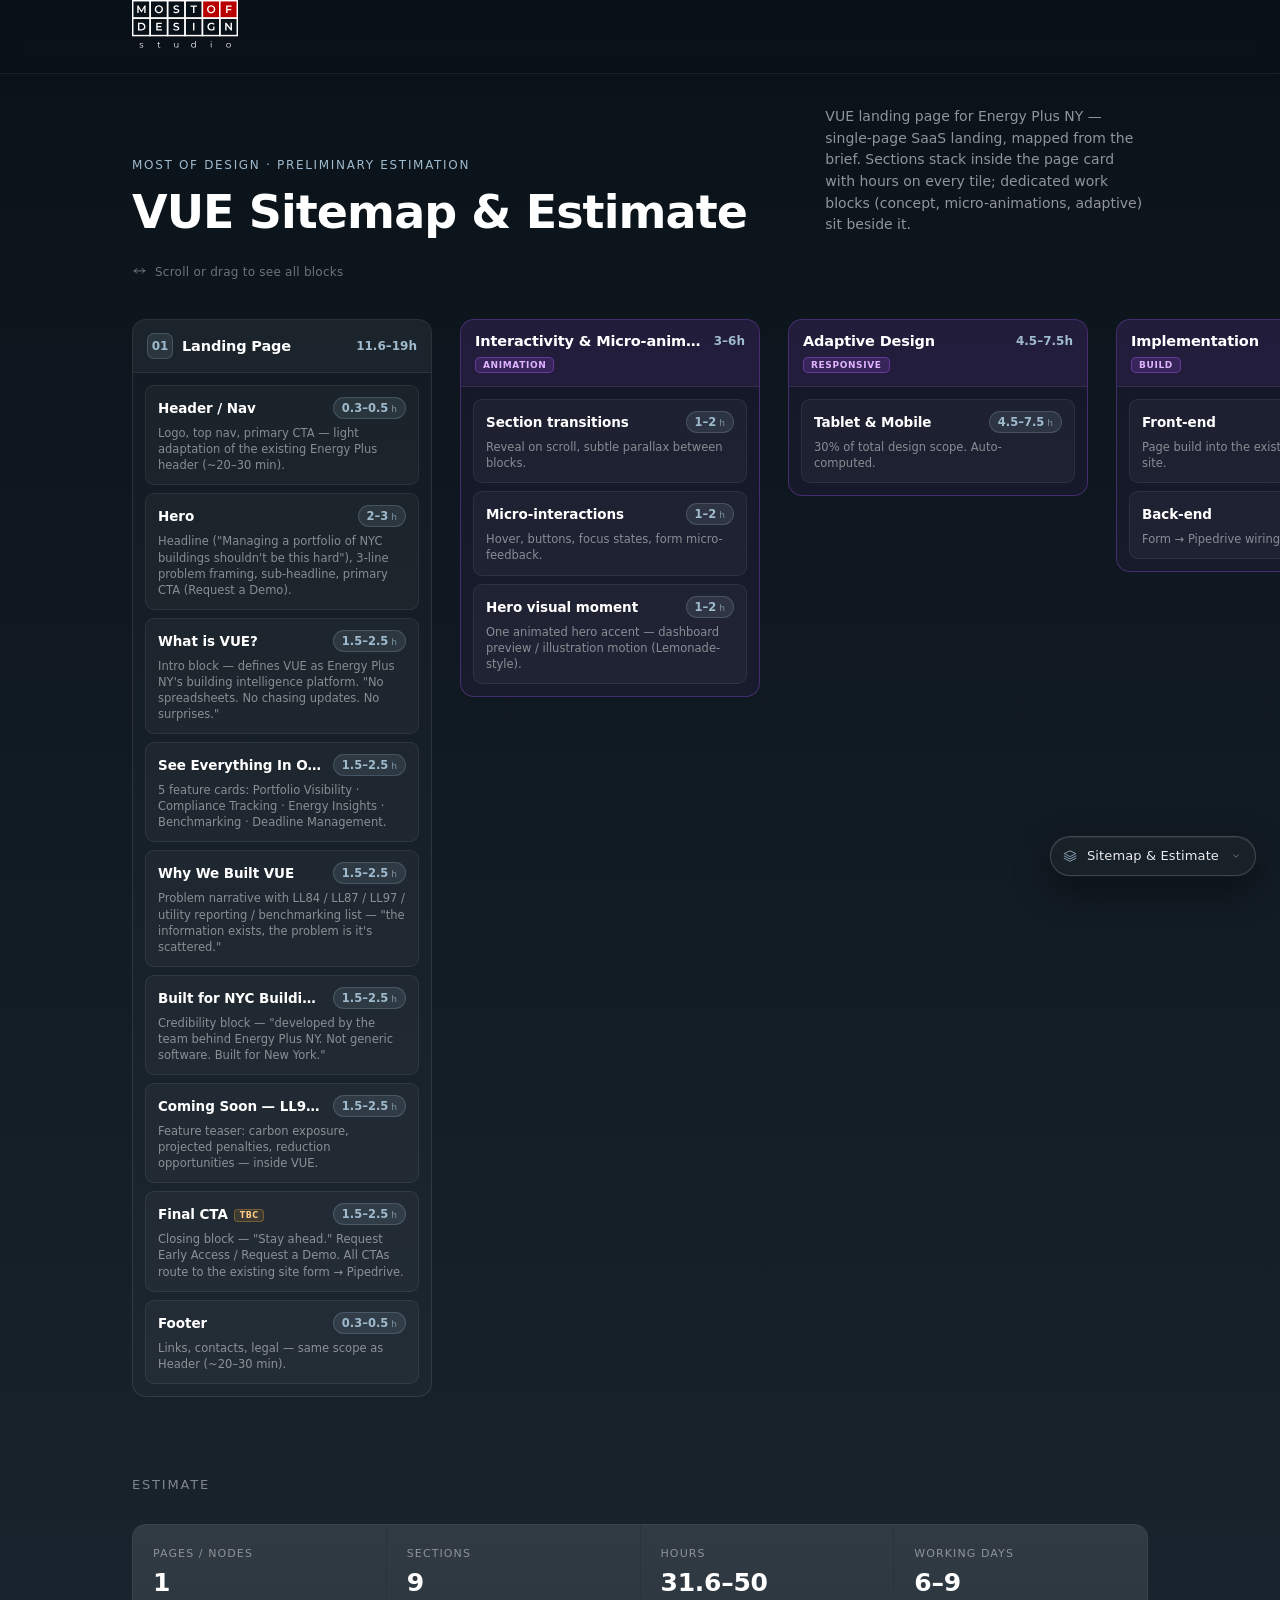
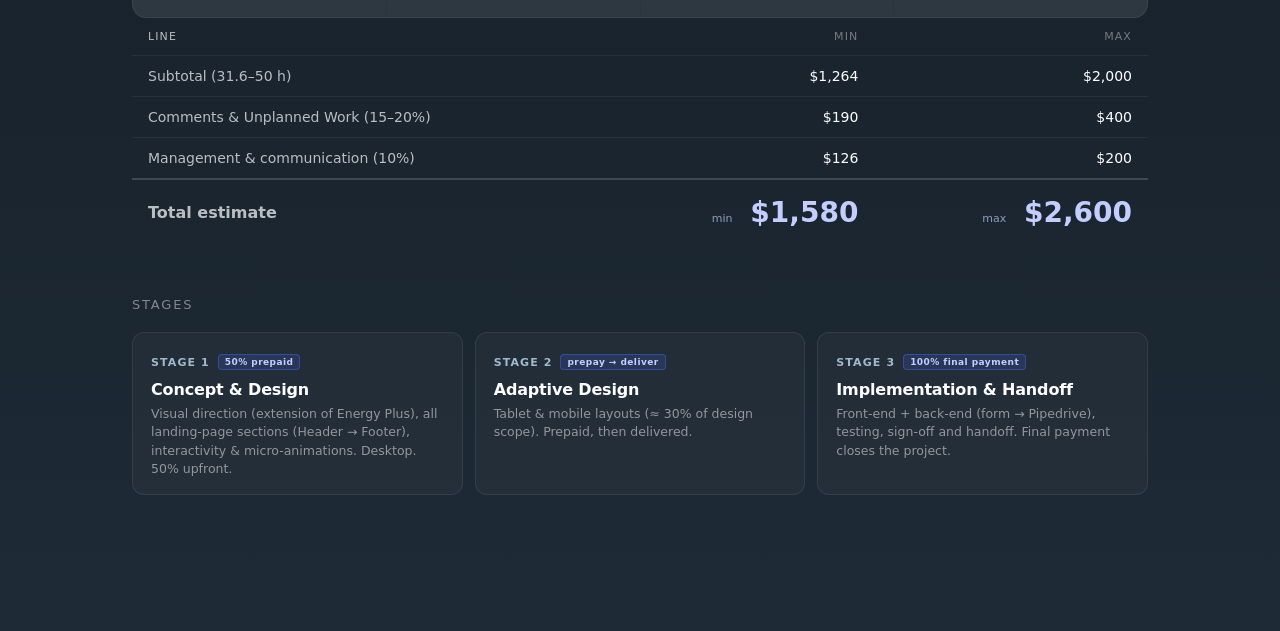
==== sitemap/index.html @ b6742911 "Initial: VUE Landing — preliminary estimation dashboard Energy Plus NY · single-page Lemonade-style " ====
<!DOCTYPE html>
<html lang="en">
<head>
<meta charset="UTF-8">
<meta name="viewport" content="width=device-width, initial-scale=1.0">
<meta name="robots" content="noindex, nofollow">
<title>VUE Landing — Sitemap &amp; Estimate</title>

<link rel="icon" type="image/svg+xml" href="../assets/favicon.svg">

<link rel="stylesheet" href="../shared/service-menu.css">

<style>
:root {
  --brand-blue:       #116490;
  --brand-blue-light: #9FBACD;
  --bg-top:    #0a1219;
  --bg-bottom: #1e2a35;
  --charcoal:  #1e2a35;
  --white:     #fff;
  --accent:    #4B6CFF;
  --line:      rgba(159, 186, 205, 0.3);
}

* { box-sizing: border-box; margin: 0; padding: 0; }

html, body {
  font-family: ui-sans-serif, system-ui, -apple-system, "Segoe UI", Roboto, "Helvetica Neue", Arial, sans-serif;
  -webkit-font-smoothing: antialiased;
  background: var(--charcoal);
  color: var(--white);
}

body {
  min-height: 100vh;
  background: linear-gradient(180deg, var(--bg-top) 0%, var(--bg-bottom) 100%);
  overflow-x: hidden;            /* only .board scrolls horizontally */
}

.wrap {
  max-width: 1080px;
  width: 100%;
  margin: 0 auto;
  padding: 32px 32px 16px;
}

/* ─── Back link + header ─────────────────────────────────────── */

/* brand logo — sticky top bar on every page, click → main dashboard */
.topbar {
  position: sticky; top: 0; z-index: 100;
  padding: 0 max(32px, calc(50vw - 508px)) 16px;
  background: rgba(10, 18, 25, 0.82);
  -webkit-backdrop-filter: blur(8px); backdrop-filter: blur(8px);
  border-bottom: 1px solid rgba(255, 255, 255, 0.06);
}
.brand { display: inline-block; height: 53px; }
.brand img { display: block; height: 100%; width: auto; }

.eyebrow {
  display: inline-block; font-size: 12px; font-weight: 500;
  text-transform: uppercase; letter-spacing: 0.14em;
  color: var(--brand-blue-light); margin-bottom: 16px;
}

/* 2-column header: title left, description right */
.head { display: grid; grid-template-columns: 2fr 1fr; gap: 48px; align-items: end; }
@media (max-width: 760px) { .head { grid-template-columns: 1fr; gap: 14px; align-items: start; } }

.page-title {
  font-size: clamp(30px, 4.5vw, 46px); font-weight: 700;
  letter-spacing: -0.02em; line-height: 1.05; margin-bottom: 0;
}

.lede {
  font-size: 14px; line-height: 1.55;
  color: rgba(255, 255, 255, 0.55);
}

/* Estimate section — moved BELOW the sitemap (Sitemap first, Estimate after) */
.estimate { margin-top: 24px; padding-top: 16px; }
.estimate__title {
  font-size: 13px; font-weight: 500; text-transform: uppercase;
  letter-spacing: 0.14em; color: rgba(255, 255, 255, 0.45); margin-bottom: 20px;
}

/* Stages strip */
.stages-wrap { margin-top: 8px; }
.stages { display: grid; grid-template-columns: repeat(auto-fit, minmax(230px, 1fr)); gap: 12px; }
.stage-card { padding: 18px 18px 16px; background: rgba(255,255,255,0.03); border: 1px solid rgba(255,255,255,0.08); border-radius: 12px; }
.stage-card__n { display: inline-flex; align-items: center; gap: 8px; font-size: 11px; font-weight: 600; letter-spacing: 0.1em; text-transform: uppercase; color: var(--brand-blue-light); }
.stage-card__pay { font-size: 9px; font-weight: 600; letter-spacing: 0.05em; color: #c3cdff; background: rgba(75,108,255,0.16); border: 1px solid rgba(75,108,255,0.4); border-radius: 4px; padding: 2px 6px; text-transform: none; }
.stage-card__t { font-size: 16px; font-weight: 600; letter-spacing: -0.01em; margin: 10px 0 6px; }
.stage-card__d { font-size: 12.5px; line-height: 1.45; color: rgba(255,255,255,0.5); }

/* ─── Notice + legend ────────────────────────────────────────── */

.notice {
  display: flex; gap: 12px; align-items: flex-start;
  padding: 14px 18px;
  background: rgba(255, 173, 51, 0.08);
  border: 1px solid rgba(255, 173, 51, 0.28);
  border-radius: 10px;
  font-size: 13px; line-height: 1.5;
  color: rgba(255, 220, 170, 0.92);
  margin: 24px 0 0;
}
.notice strong { color: #ffce8a; font-weight: 600; }
.notice svg { flex-shrink: 0; width: 18px; height: 18px; margin-top: 1px; color: #ffce8a; }
.notice--foot { margin-top: 48px; }

.legend {
  display: flex; flex-wrap: wrap; gap: 18px;
  margin-top: 24px; font-size: 12px; color: rgba(255,255,255,0.5);
}
.legend span { display: inline-flex; align-items: center; gap: 7px; }
.legend i {
  font-style: normal; font-size: 9px; font-weight: 600; letter-spacing: 0.06em;
  padding: 2px 6px; border-radius: 4px;
}
.b-tbc { color: #ffce8a; background: rgba(255,173,51,0.12); border: 1px solid rgba(255,173,51,0.3); }
.b-p2  { color: #c3cdff; background: rgba(75,108,255,0.16); border: 1px solid rgba(75,108,255,0.4); }
.b-sep { color: #e0b3ff; background: rgba(168,85,247,0.14); border: 1px solid rgba(168,85,247,0.4); }

/* ─── Rollup stat strip ──────────────────────────────────────── */

.rollup {
  display: grid; grid-template-columns: repeat(auto-fit, minmax(150px, 1fr));
  gap: 1px; background: rgba(255, 255, 255, 0.08);
  border: 1px solid rgba(255, 255, 255, 0.08);
  border-radius: 14px; overflow: hidden; margin-top: 32px;
}
.stat { background: linear-gradient(180deg, rgba(255,255,255,0.035) 0%, rgba(255,255,255,0.015) 100%); padding: 22px 20px; }
.stat--accent { background: linear-gradient(180deg, rgba(75,108,255,0.16) 0%, rgba(75,108,255,0.06) 100%); }
.stat__label { font-size: 11px; font-weight: 500; text-transform: uppercase; letter-spacing: 0.1em; color: rgba(255, 255, 255, 0.45); margin-bottom: 10px; }
.stat__value { font-size: 25px; font-weight: 700; letter-spacing: -0.01em; font-variant-numeric: tabular-nums; line-height: 1; }
.stat__value small { font-size: 13px; font-weight: 500; color: rgba(255, 255, 255, 0.5); }
.stat--accent .stat__value { color: #c3cdff; }

/* ─── Horizontal sitemap board ───────────────────────────────── */

.board-hint {
  display: flex; align-items: center; gap: 8px;
  font-size: 12px; letter-spacing: 0.02em;
  color: rgba(255, 255, 255, 0.4); margin: 28px 0 16px;
}
.board-hint svg { width: 15px; height: 15px; }

.board {
  display: flex; flex-direction: row; align-items: flex-start; gap: 28px;
  overflow-x: auto; overflow-y: hidden;
  overscroll-behavior-x: contain;
  cursor: grab;                  /* drag-to-pan affordance */
  /* left edge aligns with the centered .wrap content (max 1080, 32px pad) */
  padding: 8px max(32px, calc(50vw - 508px)) 40px;
}
.board:active { cursor: grabbing; }
.board::-webkit-scrollbar { height: 10px; }
.board::-webkit-scrollbar-track { background: rgba(255,255,255,0.04); border-radius: 999px; }
.board::-webkit-scrollbar-thumb { background: rgba(159,186,205,0.25); border-radius: 999px; }
.board::-webkit-scrollbar-thumb:hover { background: rgba(159,186,205,0.4); }

/* ─── Page column (vertical) ─────────────────────────────────── */

.column { flex: 0 0 300px; width: 300px; display: flex; flex-direction: column; align-items: center; }

.node {
  width: 100%; background: rgba(255, 255, 255, 0.025);
  border: 1px solid rgba(255, 255, 255, 0.1); border-radius: 14px; overflow: hidden;
}
.node.is-child { border-style: dashed; border-color: rgba(159,186,205,0.3); }
.node.is-system { border-color: rgba(75,108,255,0.28); background: rgba(75,108,255,0.04); }
.node.is-work { border-color: rgba(168,85,247,0.32); background: rgba(168,85,247,0.05); }

.node__head { display: flex; flex-direction: column; gap: 8px; padding: 13px 14px; background: rgba(255, 255, 255, 0.04); border-bottom: 1px solid rgba(255, 255, 255, 0.07); }
.node.is-system .node__head { background: rgba(75,108,255,0.08); }
.node.is-work .node__head { background: rgba(168,85,247,0.09); }

.node__headtop { display: flex; align-items: center; gap: 9px; }

.node__num { flex-shrink: 0; width: 26px; height: 26px; display: grid; place-items: center; background: rgba(159, 186, 205, 0.12); border: 1px solid rgba(159, 186, 205, 0.24); border-radius: 7px; font-size: 12px; font-weight: 700; color: var(--brand-blue-light); font-variant-numeric: tabular-nums; }

.node__name { flex: 1; min-width: 0; font-size: 14.5px; font-weight: 600; letter-spacing: -0.01em; white-space: nowrap; overflow: hidden; text-overflow: ellipsis; }
.node__sub { flex-shrink: 0; font-size: 12px; font-weight: 700; color: var(--brand-blue-light); font-variant-numeric: tabular-nums; white-space: nowrap; }

/* badge row — sits UNDER the page name so long names aren't clipped */
.node__badges { display: flex; flex-wrap: wrap; gap: 6px; }
.node__badge { font-size: 9px; font-weight: 600; letter-spacing: 0.07em; text-transform: uppercase; padding: 2px 7px; border-radius: 5px; }
.node__badge--popup   { color: #ffce8a; background: rgba(255,173,51,0.12); border: 1px solid rgba(255,173,51,0.3); }
.node__badge--subpage { color: var(--brand-blue-light); background: rgba(159,186,205,0.12); border: 1px solid rgba(159,186,205,0.28); }
.node__badge--system  { color: #c3cdff; background: rgba(75,108,255,0.16); border: 1px solid rgba(75,108,255,0.4); }
.node__badge--work    { color: #e0b3ff; background: rgba(168,85,247,0.16); border: 1px solid rgba(168,85,247,0.42); }
.node__badge--p2      { color: #c3cdff; background: rgba(75,108,255,0.16); border: 1px solid rgba(75,108,255,0.4); }
.node__badge--excl    { color: #ffce8a; background: rgba(255,173,51,0.12); border: 1px solid rgba(255,173,51,0.38); }
.node.is-excluded { opacity: 0.72; border-style: dashed; border-color: rgba(255,173,51,0.35); }
.node__sub--excl { color: rgba(255,206,138,0.9) !important; }

.node__sections { display: flex; flex-direction: column; gap: 8px; padding: 12px; }

/* ─── Section tile ───────────────────────────────────────────── */

.tile { padding: 11px 12px; background: rgba(255, 255, 255, 0.035); border: 1px solid rgba(255, 255, 255, 0.07); border-radius: 9px; transition: border-color 180ms ease, background 180ms ease; }
.tile:hover { border-color: rgba(159,186,205,0.3); background: rgba(255,255,255,0.06); }
.tile__row { display: flex; align-items: center; justify-content: space-between; gap: 8px; }
.tile__name { font-size: 13.5px; font-weight: 600; letter-spacing: -0.005em; min-width: 0; overflow: hidden; text-overflow: ellipsis; white-space: nowrap; }
.tile__hours { flex-shrink: 0; display: inline-flex; align-items: baseline; gap: 3px; padding: 3px 8px; background: rgba(159, 186, 205, 0.12); border: 1px solid rgba(159, 186, 205, 0.22); border-radius: 999px; font-size: 11.5px; font-weight: 700; color: var(--brand-blue-light); font-variant-numeric: tabular-nums; }
.tile__hours small { font-size: 9px; font-weight: 500; opacity: 0.7; }
.tile__desc { font-size: 11.5px; line-height: 1.4; color: rgba(255, 255, 255, 0.48); margin-top: 6px; }
.tile__badges { display: inline-flex; gap: 4px; margin-left: 6px; vertical-align: middle; }
.tile__badges i { font-style: normal; font-size: 8px; font-weight: 600; letter-spacing: 0.05em; padding: 1px 5px; border-radius: 4px; }

/* ─── Connector ──────────────────────────────────────────────── */

.connector { width: 2px; height: 28px; background: var(--line); }
.connector--popup { background: repeating-linear-gradient(180deg, var(--line) 0 4px, transparent 4px 8px); }

/* ─── Estimate breakdown ─────────────────────────────────────── */

.breakdown { max-width: 1080px; margin: 24px auto 0; padding: 32px 32px 0; border-top: 1px solid rgba(255, 255, 255, 0.1); }
.breakdown__title { font-size: 13px; font-weight: 500; text-transform: uppercase; letter-spacing: 0.14em; color: rgba(255, 255, 255, 0.45); margin-bottom: 20px; }
.breakdown__table { width: 100%; border-collapse: collapse; font-variant-numeric: tabular-nums; }
.breakdown__table th, .breakdown__table td { text-align: right; padding: 12px 16px; font-size: 14px; border-bottom: 1px solid rgba(255, 255, 255, 0.06); }
.breakdown__table th:first-child, .breakdown__table td:first-child { text-align: left; color: rgba(255,255,255,0.7); }
.breakdown__table thead th { font-size: 11px; font-weight: 500; text-transform: uppercase; letter-spacing: 0.1em; color: rgba(255, 255, 255, 0.4); }
.breakdown__table tr.is-total td { font-weight: 700; font-size: 16px; border-bottom: none; border-top: 2px solid rgba(255, 255, 255, 0.16); padding-top: 16px; }
.breakdown__table tr.is-total td:not(:first-child) { color: #c3cdff; font-size: 28px; white-space: nowrap; }
.breakdown__table tr.is-total .mm { font-size: 11px; font-weight: 500; color: #c3cdff; opacity: 0.7; margin-right: 8px; vertical-align: baseline; }
.breakdown__note { margin-top: 16px; font-size: 12px; color: rgba(255, 255, 255, 0.4); line-height: 1.5; }
.footer-pad { height: 120px; }
</style>
</head>
<body>

<script>
  window.PREVIEW_PROJECT_NAME = "VUE Landing";
  window.PREVIEW_DEFAULT_VERSION = "sitemap";
  window.PREVIEW_VERSIONS = [
    { id: "launcher", label: "Dashboard",          desc: "Estimation overview",     path: "../" },
    { id: "sitemap",  label: "Sitemap & Estimate",  desc: "Sections & hours",        path: "" }
  ];
</script>

<header class="topbar">
  <a class="brand" href="../" aria-label="Most of Design — Dashboard">
    <img src="../assets/mod-logo-on-dark.svg" alt="Most of Design">
  </a>
</header>

<div class="wrap">
  <header class="head">
    <div class="head__main">
      <span class="eyebrow">Most of Design · Preliminary Estimation</span>
      <h1 class="page-title">VUE Sitemap &amp; Estimate</h1>
    </div>
    <p class="lede">
      VUE landing page for Energy Plus NY — single-page SaaS landing, mapped from the brief.
      Sections stack inside the page card with hours on every tile; dedicated work blocks
      (concept, micro-animations, adaptive) sit beside it.
    </p>
  </header>

  <div class="board-hint">
    <svg viewBox="0 0 24 24" fill="none"><path d="M8 7 4 11l4 4M16 7l4 4-4 4M3 11h18" stroke="currentColor" stroke-width="1.6" stroke-linecap="round" stroke-linejoin="round"/></svg>
    Scroll or drag to see all blocks
  </div>
</div>

<!-- SITEMAP first -->
<div class="board" id="board"></div>

<!-- ESTIMATE after — see the work before the price -->
<div class="wrap estimate">
  <h2 class="estimate__title">Estimate</h2>

  <div class="rollup" id="rollup"></div>

  <table class="breakdown__table">
    <thead><tr><th>Line</th><th>Min</th><th>Max</th></tr></thead>
    <tbody id="breakdownBody"></tbody>
  </table>
</div>

<!-- Stages -->
<div class="wrap stages-wrap">
  <h2 class="estimate__title">Stages</h2>
  <div class="stages">
    <div class="stage-card">
      <span class="stage-card__n">Stage 1 <span class="stage-card__pay">50% prepaid</span></span>
      <div class="stage-card__t">Concept &amp; Design</div>
      <div class="stage-card__d">Visual direction (extension of Energy Plus), all landing-page sections (Header → Footer), interactivity &amp; micro-animations. Desktop. 50% upfront.</div>
    </div>
    <div class="stage-card">
      <span class="stage-card__n">Stage 2 <span class="stage-card__pay">prepay → deliver</span></span>
      <div class="stage-card__t">Adaptive Design</div>
      <div class="stage-card__d">Tablet &amp; mobile layouts (≈ 30% of design scope). Prepaid, then delivered.</div>
    </div>
    <div class="stage-card">
      <span class="stage-card__n">Stage 3 <span class="stage-card__pay">100% final payment</span></span>
      <div class="stage-card__t">Implementation &amp; Handoff</div>
      <div class="stage-card__d">Front-end + back-end (form → Pipedrive), testing, sign-off and handoff. Final payment closes the project.</div>
    </div>
  </div>
</div>

<div class="footer-pad"></div>

<script>
/* ═══════════════════════════════════════════════════════════════
   SINGLE SOURCE OF TRUTH — VUE landing for Energy Plus NY (from brief).
   Page = { name, sections:[ {name, desc?, min, max, tbc?, p2?, sep?} ],
            children?:[ { name, kind:"subpage"|"popup", ...page } ],
            system?:true, p2?:true }
   Flags: tbc = requires clarification · p2 = phase 2 · sep = separate work block.
   Hours are in HOURS (min/max).
   ─────────────────────────────────────────────────────────────── */
const CONFIG = { rate: 40, commentsMin: 0.15, commentsMax: 0.20, mgmtMin: 0.10, mgmtMax: 0.10, hoursPerDay: 6 };

const SITEMAP = [
  { name: "Landing Page", sections: [
      { name: "Header / Nav",     desc: "Logo, top nav, primary CTA — light adaptation of the existing Energy Plus header (~20–30 min).", min: 0.3, max: 0.5 },
      { name: "Hero",             desc: "Headline (\"Managing a portfolio of NYC buildings shouldn't be this hard\"), 3-line problem framing, sub-headline, primary CTA (Request a Demo).", min: 2, max: 3 },
      { name: "What is VUE?",     desc: "Intro block — defines VUE as Energy Plus NY's building intelligence platform. \"No spreadsheets. No chasing updates. No surprises.\"", min: 1.5, max: 2.5 },
      { name: "See Everything In One Place — features", desc: "5 feature cards: Portfolio Visibility · Compliance Tracking · Energy Insights · Benchmarking · Deadline Management.", min: 1.5, max: 2.5 },
      { name: "Why We Built VUE", desc: "Problem narrative with LL84 / LL87 / LL97 / utility reporting / benchmarking list — \"the information exists, the problem is it's scattered.\"", min: 1.5, max: 2.5 },
      { name: "Built for NYC Buildings", desc: "Credibility block — \"developed by the team behind Energy Plus NY. Not generic software. Built for New York.\"", min: 1.5, max: 2.5 },
      { name: "Coming Soon — LL97 Carbon Analysis", desc: "Feature teaser: carbon exposure, projected penalties, reduction opportunities — inside VUE.", min: 1.5, max: 2.5 },
      { name: "Final CTA",        desc: "Closing block — \"Stay ahead.\" Request Early Access / Request a Demo. All CTAs route to the existing site form → Pipedrive.", min: 1.5, max: 2.5, tbc: true },
      { name: "Footer",           desc: "Links, contacts, legal — same scope as Header (~20–30 min).", min: 0.3, max: 0.5 },
  ]},
  { name: "Interactivity & Micro-animations", work: true, tag: "Animation", sections: [
      { name: "Section transitions", desc: "Reveal on scroll, subtle parallax between blocks.", min: 1, max: 2 },
      { name: "Micro-interactions",  desc: "Hover, buttons, focus states, form micro-feedback.", min: 1, max: 2 },
      { name: "Hero visual moment",  desc: "One animated hero accent — dashboard preview / illustration motion (Lemonade-style).", min: 1, max: 2 },
  ]},
  { name: "Adaptive Design", work: true, tag: "Responsive", sections: [
      { name: "Tablet & Mobile", desc: "30% of total design scope. Auto-computed.", computed: true, pctMin: 0.30, pctMax: 0.30 },
  ]},
  { name: "Implementation", work: true, tag: "Build", noAdaptiveBase: true, displayAs: "money", sections: [
      { name: "Front-end", desc: "Page build into the existing Energy Plus site.", min: 6.25, max: 8.75 },
      { name: "Back-end",  desc: "Form → Pipedrive wiring, tracking.", min: 6.25, max: 8.75 },
  ]},
];

/* ─── Helpers ────────────────────────────────────────────────── */
const fmtH = (n) => (Number.isInteger(n) ? String(n) : n.toFixed(1));
const fmtUSD = (n) => "$" + Math.round(n).toLocaleString("en-US");
const sumSecs = (secs) => secs.reduce((a, s) => [a[0] + s.min, a[1] + s.max], [0, 0]);

let grandMin = 0, grandMax = 0, sectionCount = 0, pageCount = 0;

function badges(s) {
  let h = "";
  if (s.tbc) h += `<i class="b-tbc">TBC</i>`;
  if (s.p2)  h += `<i class="b-p2">P2</i>`;
  if (s.sep) h += `<i class="b-sep">SEP</i>`;
  return h ? `<span class="tile__badges">${h}</span>` : "";
}

function tilesHTML(sections, displayAs) {
  return sections.map((s) => {
    const pill = (displayAs === "money")
      ? `${fmtUSD(s.min * CONFIG.rate)}–${fmtUSD(s.max * CONFIG.rate)}`
      : `${fmtH(s.min)}–${fmtH(s.max)}<small>h</small>`;
    return `
    <div class="tile">
      <div class="tile__row">
        <span class="tile__name">${s.name}${badges(s)}</span>
        <span class="tile__hours">${pill}</span>
      </div>
      ${s.desc ? `<div class="tile__desc">${s.desc}</div>` : ""}
    </div>`;
  }).join("");
}

const KIND_LABEL = { subpage: "Subpage", popup: "Pop-up", system: "System", work: "Scope" };

function nodeHTML({ num, kind, tag, name, sections, cls, p2, excluded, displayAs }) {
  const [mn, mx] = sumSecs(sections);
  if (!excluded) {
    grandMin += mn; grandMax += mx;
    // Sections count = only page sections (work-blocks like Interactivity / Adaptive /
    // Implementation are scope, not page sections — `num` is only set for real pages).
    if (num) sectionCount += sections.filter(s => !s.computed).length;
  }
  const badges = [];
  if (kind) badges.push(`<span class="node__badge node__badge--${kind}">${tag || KIND_LABEL[kind] || kind}</span>`);
  if (p2)   badges.push(`<span class="node__badge node__badge--p2">Phase 2</span>`);
  if (excluded) badges.push(`<span class="node__badge node__badge--excl">Quoted after audit</span>`);
  let sub;
  if (excluded) {
    sub = `<span class="node__sub node__sub--excl">${fmtH(mn)}–${fmtH(mx)}h · excl.</span>`;
  } else if (displayAs === "money") {
    sub = `<span class="node__sub">${fmtUSD(mn * CONFIG.rate)}–${fmtUSD(mx * CONFIG.rate)}</span>`;
  } else {
    sub = `<span class="node__sub">${fmtH(mn)}–${fmtH(mx)}h</span>`;
  }
  return `
    <div class="node ${cls || ""}${excluded ? " is-excluded" : ""}">
      <div class="node__head">
        <div class="node__headtop">
          ${num ? `<span class="node__num">${num}</span>` : ""}
          <span class="node__name" title="${name}">${name}</span>
          ${sub}
        </div>
        ${badges.length ? `<div class="node__badges">${badges.join("")}</div>` : ""}
      </div>
      <div class="node__sections">${tilesHTML(sections, displayAs)}</div>
    </div>`;
}

/* ─── Pre-pass: fill computed sections (Adaptive = pct of all else) ─ */
let baseMin = 0, baseMax = 0;
SITEMAP.forEach((p) => {
  if (p.excluded) return;        // excluded columns don't feed the estimate or the adaptive base
  if (p.noAdaptiveBase) return;  // implementation / fixed-allocation blocks don't feed adaptive
  [...p.sections, ...((p.children || []).flatMap((c) => c.sections))]
    .forEach((s) => { if (!s.computed) { baseMin += s.min; baseMax += s.max; } });
});
SITEMAP.forEach((p) => {
  [...p.sections, ...((p.children || []).flatMap((c) => c.sections))]
    .forEach((s) => { if (s.computed) { s.min = Math.round(baseMin * s.pctMin * 2) / 2; s.max = Math.round(baseMax * s.pctMax * 2) / 2; } });
});

/* ─── Render board ───────────────────────────────────────────── */
const board = document.getElementById("board");
let pageIndex = 0;
SITEMAP.forEach((page) => {
  // Pages count = only real pages (not work-blocks / system). Work-blocks are scope, not pages.
  if (!page.work && !page.system && !page.excluded) pageCount += 1;
  let nodeArgs;
  if (page.work) {
    nodeArgs = { kind: "work", tag: page.tag, name: page.name, sections: page.sections, cls: "is-work", p2: page.p2, displayAs: page.displayAs };
  } else if (page.system) {
    nodeArgs = { kind: "system", name: page.name, sections: page.sections, cls: "is-system", p2: page.p2, displayAs: page.displayAs };
  } else {
    pageIndex += 1;
    nodeArgs = { num: String(pageIndex).padStart(2, "0"), name: page.name, sections: page.sections, p2: page.p2, excluded: page.excluded };
  }

  let col = `<div class="column">`;
  col += nodeHTML(nodeArgs);
  (page.children || []).forEach((child) => {
    if (child.kind !== "popup") pageCount += 1;
    col += `<div class="connector${child.kind === "popup" ? " connector--popup" : ""}"></div>`;
    col += nodeHTML({ kind: child.kind, name: child.name, sections: child.sections, cls: "is-child", p2: child.p2 });
  });
  col += `</div>`;
  board.insertAdjacentHTML("beforeend", col);
});

/* ─── Drag-to-pan horizontal scroll (grab & drag the board) ──── */
(() => {
  let down = false, startX = 0, startScroll = 0, moved = 0;
  board.addEventListener("pointerdown", (e) => {
    // ignore drags that start on links/buttons
    if (e.target.closest("a, button")) return;
    down = true; moved = 0;
    startX = e.clientX; startScroll = board.scrollLeft;
    board.setPointerCapture(e.pointerId);
    board.style.cursor = "grabbing";
    board.style.userSelect = "none";
  });
  board.addEventListener("pointermove", (e) => {
    if (!down) return;
    const dx = e.clientX - startX;
    moved = Math.max(moved, Math.abs(dx));
    board.scrollLeft = startScroll - dx;
  });
  const end = () => { down = false; board.style.cursor = ""; board.style.userSelect = ""; };
  board.addEventListener("pointerup", end);
  board.addEventListener("pointercancel", end);
  // suppress click after a real drag (so cards don't fire)
  board.addEventListener("click", (e) => { if (moved > 6) { e.preventDefault(); e.stopPropagation(); } }, true);
})();

/* ─── Totals ─────────────────────────────────────────────────── */
const subMin = grandMin * CONFIG.rate, subMax = grandMax * CONFIG.rate;
const commMin = subMin * CONFIG.commentsMin, commMax = subMax * CONFIG.commentsMax;
const mgmtMin = subMin * CONFIG.mgmtMin,     mgmtMax = subMax * CONFIG.mgmtMax;
const totMin = subMin + commMin + mgmtMin,   totMax = subMax + commMax + mgmtMax;
// working days @ 6 delivered hours/day
const daysMin = Math.ceil(grandMin / CONFIG.hoursPerDay);
const daysMax = Math.ceil(grandMax / CONFIG.hoursPerDay);

document.getElementById("rollup").innerHTML = `
  <div class="stat"><div class="stat__label">Pages / nodes</div><div class="stat__value">${pageCount}</div></div>
  <div class="stat"><div class="stat__label">Sections</div><div class="stat__value">${sectionCount}</div></div>
  <div class="stat"><div class="stat__label">Hours</div><div class="stat__value">${fmtH(grandMin)}–${fmtH(grandMax)}</div></div>
  <div class="stat"><div class="stat__label">Working days</div><div class="stat__value">${daysMin}–${daysMax}</div></div>`;

const pctLabel = (a, b) => (a === b ? `${a * 100}%` : `${a * 100}–${b * 100}%`);
document.getElementById("breakdownBody").innerHTML = `
  <tr><td>Subtotal (${fmtH(grandMin)}–${fmtH(grandMax)} h)</td><td>${fmtUSD(subMin)}</td><td>${fmtUSD(subMax)}</td></tr>
  <tr><td>Comments &amp; Unplanned Work (${pctLabel(CONFIG.commentsMin, CONFIG.commentsMax)})</td><td>${fmtUSD(commMin)}</td><td>${fmtUSD(commMax)}</td></tr>
  <tr><td>Management &amp; communication (${pctLabel(CONFIG.mgmtMin, CONFIG.mgmtMax)})</td><td>${fmtUSD(mgmtMin)}</td><td>${fmtUSD(mgmtMax)}</td></tr>
  <tr class="is-total"><td>Total estimate</td><td><small class="mm">min</small> ${fmtUSD(totMin)}</td><td><small class="mm">max</small> ${fmtUSD(totMax)}</td></tr>`;
</script>

<script defer src="../shared/service-menu.js"></script>
</body>
</html>
---- shared/service-menu.css ----
/* Service Menu — preview-only floating navigator. Disabled in production builds.
   Layout: flex container at bottom-right with the version capsule. */

.service-menu {
  position: fixed;
  right: 24px;
  bottom: 24px;
  z-index: 99999;
  display: flex;
  align-items: center;
  gap: 8px;
  font-family: ui-sans-serif, system-ui, -apple-system, "Segoe UI", Roboto, "Helvetica Neue", Arial, sans-serif;
  font-size: 13px;
  line-height: 1.4;
  color: #f5f5f5;
  -webkit-font-smoothing: antialiased;
  user-select: none;
}

.service-menu * { box-sizing: border-box; }

.service-menu__capsule {
  display: inline-flex;
  align-items: center;
  gap: 10px;
  padding: 10px 14px 10px 12px;
  background: rgba(28, 34, 42, 0.94);
  backdrop-filter: saturate(160%) blur(12px);
  -webkit-backdrop-filter: saturate(160%) blur(12px);
  border: 1px solid rgba(255, 255, 255, 0.18);
  border-radius: 999px;
  box-shadow:
    0 12px 40px rgba(0, 0, 0, 0.5),
    0 0 0 1px rgba(255, 255, 255, 0.04),
    inset 0 1px 0 rgba(255, 255, 255, 0.08);
  cursor: pointer;
  opacity: 0.92;
  color: #f5f5f5;
  font: inherit;
  transition: opacity 200ms ease, transform 200ms ease, background 200ms ease, border-color 200ms ease;
}

.service-menu:hover .service-menu__capsule,
.service-menu[data-open="true"] .service-menu__capsule {
  opacity: 1;
  background: rgba(34, 42, 52, 1);
  border-color: rgba(255, 255, 255, 0.26);
}

.service-menu[data-open="true"] .service-menu__capsule {
  transform: translateY(-2px);
}

.service-menu__icon {
  width: 14px;
  height: 14px;
  flex-shrink: 0;
  opacity: 1;
  color: #9FBACD;
}

.service-menu__label {
  font-weight: 500;
  letter-spacing: 0.01em;
  white-space: nowrap;
  color: #ffffff;
}

.service-menu__caret {
  width: 10px;
  height: 10px;
  margin-left: 2px;
  opacity: 0.55;
  transition: transform 200ms ease;
}

.service-menu[data-open="true"] .service-menu__caret {
  transform: rotate(180deg);
}

.service-menu__panel {
  position: absolute;
  right: 0;
  bottom: calc(100% + 10px);
  min-width: 300px;
  padding: 6px;
  background: rgba(28, 34, 42, 0.98);
  backdrop-filter: saturate(160%) blur(14px);
  -webkit-backdrop-filter: saturate(160%) blur(14px);
  border: 1px solid rgba(255, 255, 255, 0.18);
  border-radius: 12px;
  box-shadow:
    0 24px 64px rgba(0, 0, 0, 0.6),
    0 0 0 1px rgba(255, 255, 255, 0.04),
    inset 0 1px 0 rgba(255, 255, 255, 0.08);
  opacity: 0;
  transform: translateY(6px);
  pointer-events: none;
  transition: opacity 180ms ease, transform 180ms ease;
}

.service-menu[data-open="true"] .service-menu__panel {
  opacity: 1;
  transform: translateY(0);
  pointer-events: auto;
}

.service-menu__panel-header {
  padding: 8px 12px 6px;
  font-size: 11px;
  font-weight: 500;
  letter-spacing: 0.08em;
  text-transform: uppercase;
  color: rgba(245, 245, 245, 0.45);
}

.service-menu__list {
  margin: 0;
  padding: 0;
  list-style: none;
}

.service-menu__item {
  display: block;
  padding: 10px 12px;
  border-radius: 8px;
  color: inherit;
  text-decoration: none;
  cursor: pointer;
  transition: background 150ms ease;
}

.service-menu__item:hover {
  background: rgba(255, 255, 255, 0.06);
}

.service-menu__item[data-active="true"] {
  background: rgba(255, 255, 255, 0.08);
}

.service-menu__item-title {
  display: flex;
  align-items: center;
  gap: 8px;
  font-weight: 500;
  font-size: 13px;
}

.service-menu__item[data-active="true"] .service-menu__item-title::after {
  content: "";
  width: 6px;
  height: 6px;
  border-radius: 50%;
  background: #4fc59c;
  flex-shrink: 0;
}

.service-menu__item-desc {
  margin-top: 2px;
  font-size: 11.5px;
  color: rgba(245, 245, 245, 0.55);
  letter-spacing: 0.005em;
}

.service-menu__footer {
  margin-top: 4px;
  padding: 10px 12px 6px;
  border-top: 1px solid rgba(255, 255, 255, 0.06);
  font-size: 11px;
  color: rgba(245, 245, 245, 0.4);
  letter-spacing: 0.02em;
}

@media (max-width: 600px) {
  .service-menu {
    right: 12px;
    bottom: 12px;
    font-size: 12px;
  }
  .service-menu__panel {
    min-width: calc(100vw - 24px);
  }
}

@media (prefers-reduced-motion: reduce) {
  .service-menu__capsule,
  .service-menu__panel,
  .service-menu__caret,
  .service-menu__item {
    transition: none !important;
  }
}
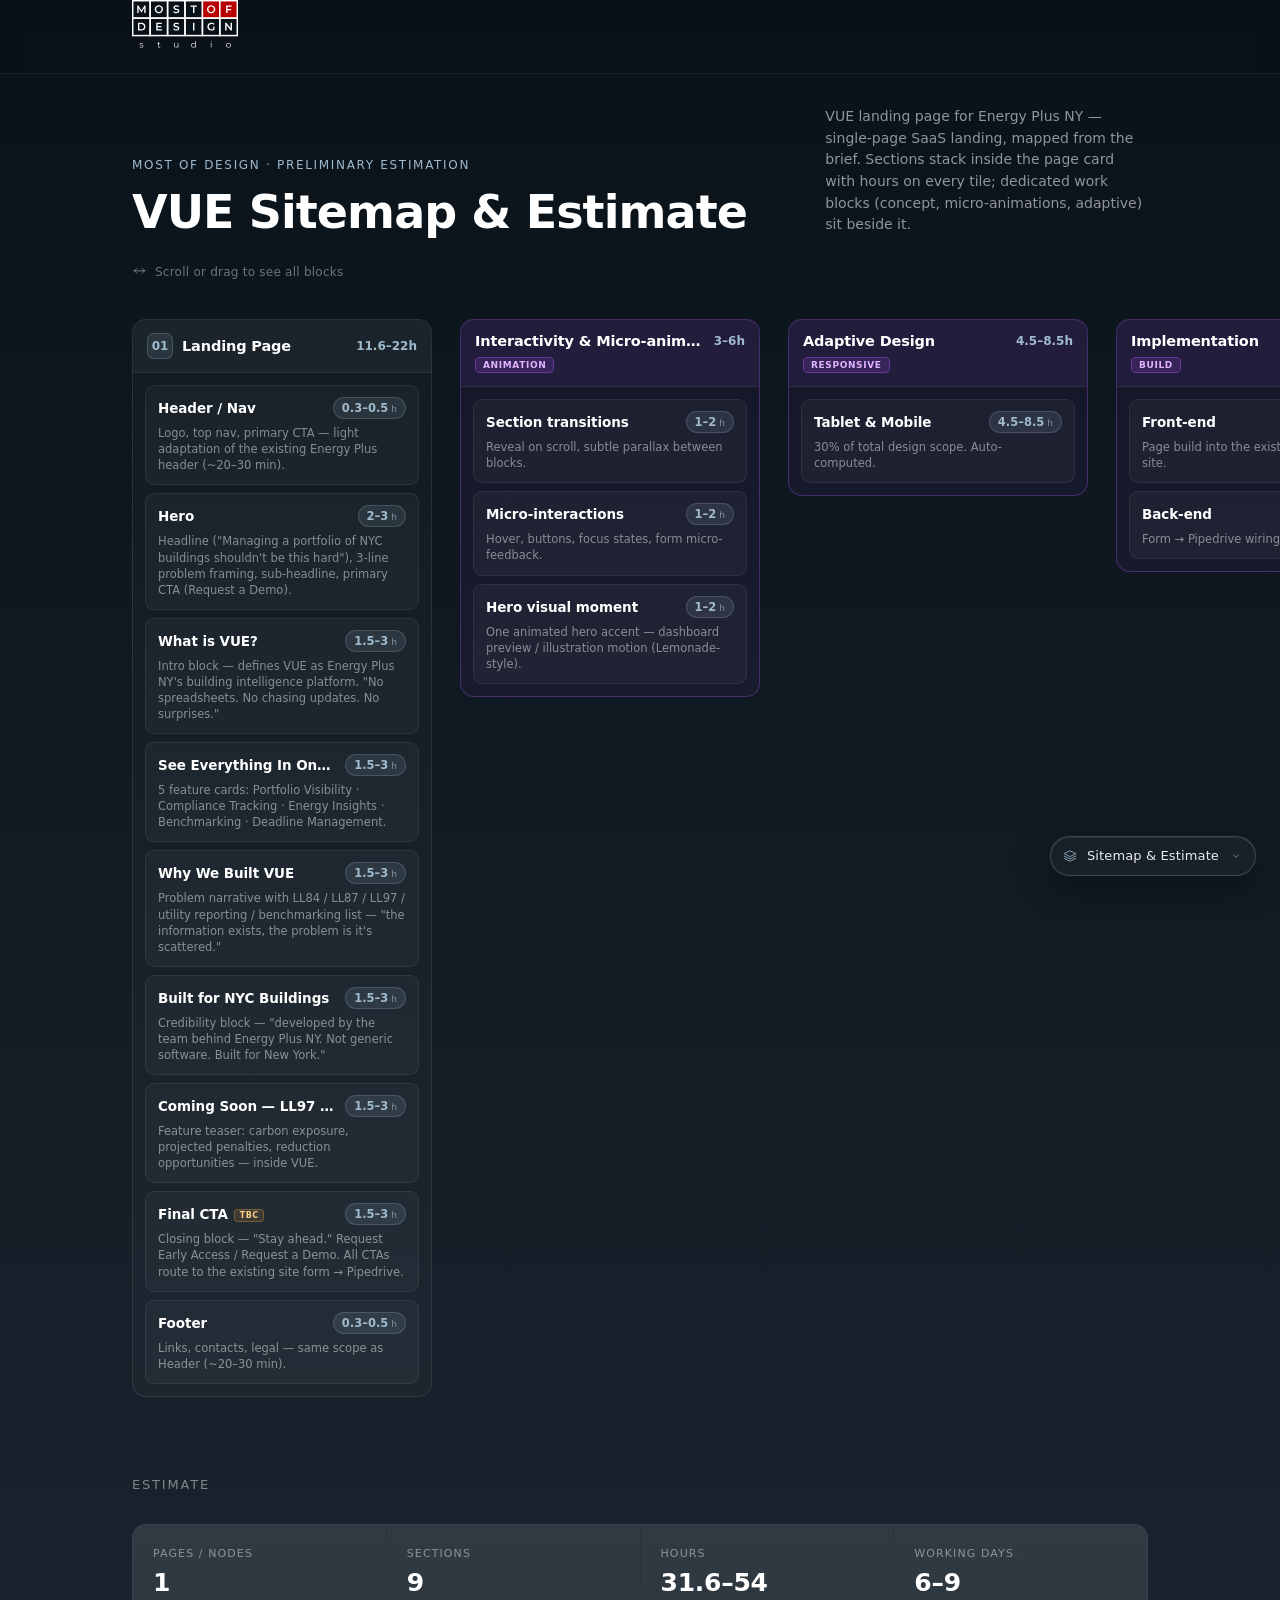
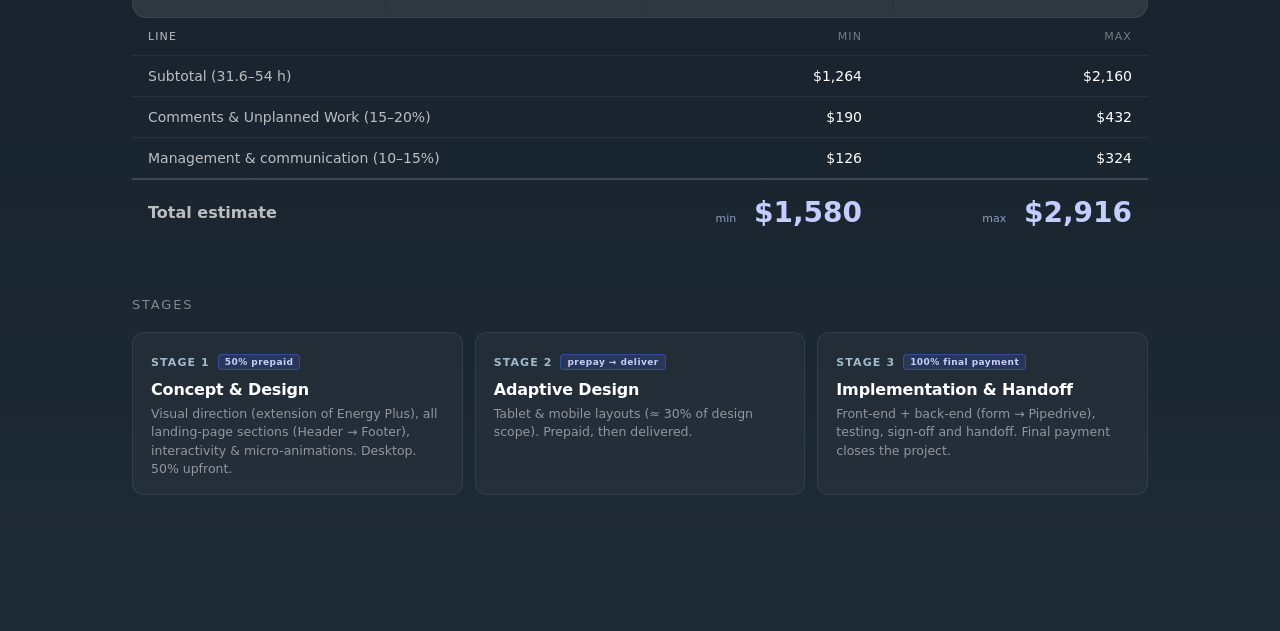
==== commit 91e18b0a: "LP sections max → 3h; Mgmt 10–15%; remove legend & disclaimer Per BL high-headroom advisor review: s" ====
--- a/sitemap/index.html
+++ b/sitemap/index.html
@@ -313,18 +313,18 @@
    Flags: tbc = requires clarification · p2 = phase 2 · sep = separate work block.
    Hours are in HOURS (min/max).
    ─────────────────────────────────────────────────────────────── */
-const CONFIG = { rate: 40, commentsMin: 0.15, commentsMax: 0.20, mgmtMin: 0.10, mgmtMax: 0.10, hoursPerDay: 6 };
+const CONFIG = { rate: 40, commentsMin: 0.15, commentsMax: 0.20, mgmtMin: 0.10, mgmtMax: 0.15, hoursPerDay: 6 };
 
 const SITEMAP = [
   { name: "Landing Page", sections: [
       { name: "Header / Nav",     desc: "Logo, top nav, primary CTA — light adaptation of the existing Energy Plus header (~20–30 min).", min: 0.3, max: 0.5 },
       { name: "Hero",             desc: "Headline (\"Managing a portfolio of NYC buildings shouldn't be this hard\"), 3-line problem framing, sub-headline, primary CTA (Request a Demo).", min: 2, max: 3 },
-      { name: "What is VUE?",     desc: "Intro block — defines VUE as Energy Plus NY's building intelligence platform. \"No spreadsheets. No chasing updates. No surprises.\"", min: 1.5, max: 2.5 },
-      { name: "See Everything In One Place — features", desc: "5 feature cards: Portfolio Visibility · Compliance Tracking · Energy Insights · Benchmarking · Deadline Management.", min: 1.5, max: 2.5 },
-      { name: "Why We Built VUE", desc: "Problem narrative with LL84 / LL87 / LL97 / utility reporting / benchmarking list — \"the information exists, the problem is it's scattered.\"", min: 1.5, max: 2.5 },
-      { name: "Built for NYC Buildings", desc: "Credibility block — \"developed by the team behind Energy Plus NY. Not generic software. Built for New York.\"", min: 1.5, max: 2.5 },
-      { name: "Coming Soon — LL97 Carbon Analysis", desc: "Feature teaser: carbon exposure, projected penalties, reduction opportunities — inside VUE.", min: 1.5, max: 2.5 },
-      { name: "Final CTA",        desc: "Closing block — \"Stay ahead.\" Request Early Access / Request a Demo. All CTAs route to the existing site form → Pipedrive.", min: 1.5, max: 2.5, tbc: true },
+      { name: "What is VUE?",     desc: "Intro block — defines VUE as Energy Plus NY's building intelligence platform. \"No spreadsheets. No chasing updates. No surprises.\"", min: 1.5, max: 3 },
+      { name: "See Everything In One Place — features", desc: "5 feature cards: Portfolio Visibility · Compliance Tracking · Energy Insights · Benchmarking · Deadline Management.", min: 1.5, max: 3 },
+      { name: "Why We Built VUE", desc: "Problem narrative with LL84 / LL87 / LL97 / utility reporting / benchmarking list — \"the information exists, the problem is it's scattered.\"", min: 1.5, max: 3 },
+      { name: "Built for NYC Buildings", desc: "Credibility block — \"developed by the team behind Energy Plus NY. Not generic software. Built for New York.\"", min: 1.5, max: 3 },
+      { name: "Coming Soon — LL97 Carbon Analysis", desc: "Feature teaser: carbon exposure, projected penalties, reduction opportunities — inside VUE.", min: 1.5, max: 3 },
+      { name: "Final CTA",        desc: "Closing block — \"Stay ahead.\" Request Early Access / Request a Demo. All CTAs route to the existing site form → Pipedrive.", min: 1.5, max: 3, tbc: true },
       { name: "Footer",           desc: "Links, contacts, legal — same scope as Header (~20–30 min).", min: 0.3, max: 0.5 },
   ]},
   { name: "Interactivity & Micro-animations", work: true, tag: "Animation", sections: [
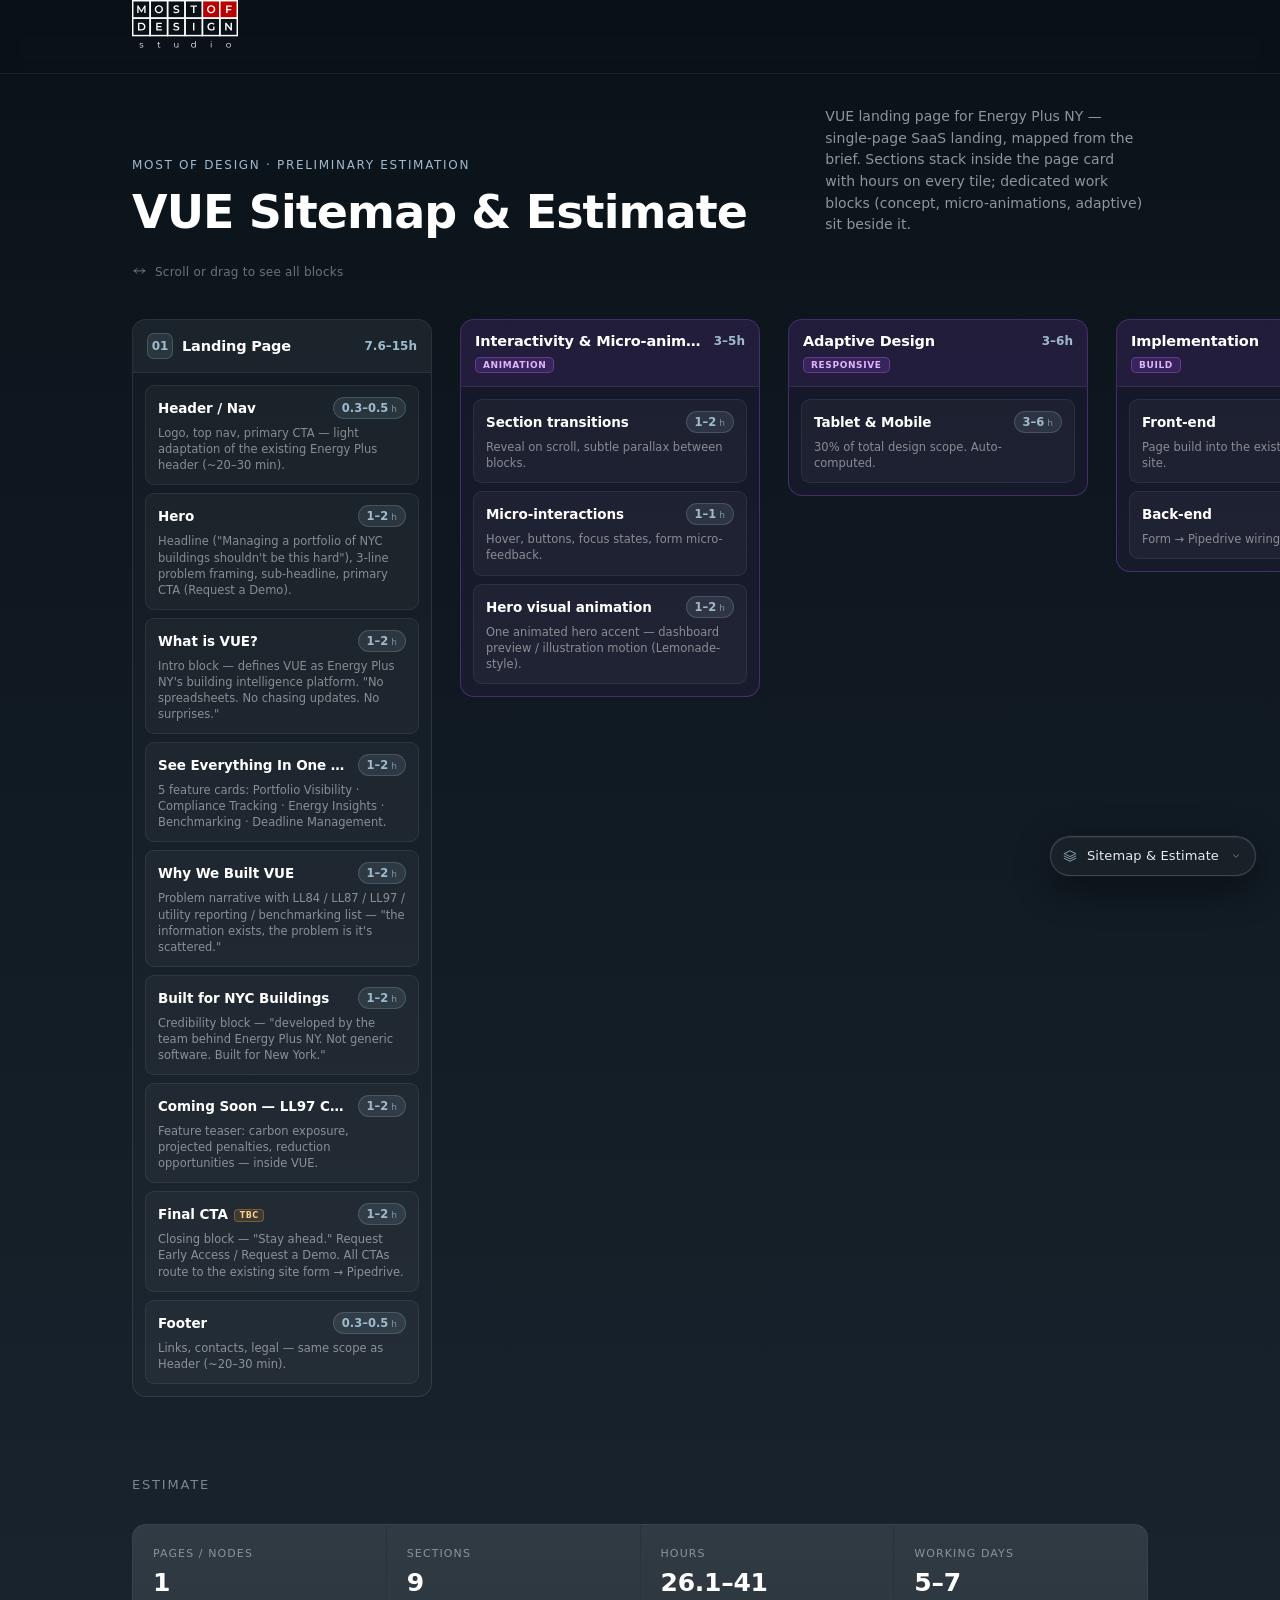
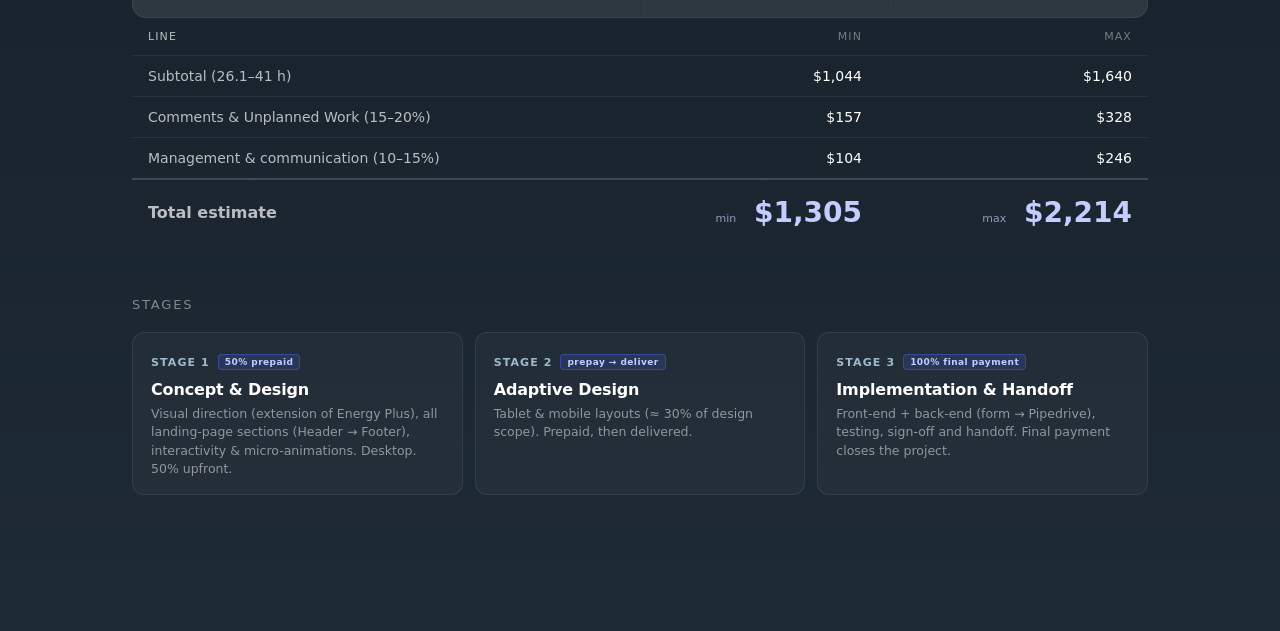
==== commit 416f8bd1: "estimate: recalc VUE Landing hours (2026-06-02) - Hero + 6 content sections → 1–2h each (was 1.5–3) " ====
--- a/sitemap/index.html
+++ b/sitemap/index.html
@@ -318,26 +318,26 @@
 const SITEMAP = [
   { name: "Landing Page", sections: [
       { name: "Header / Nav",     desc: "Logo, top nav, primary CTA — light adaptation of the existing Energy Plus header (~20–30 min).", min: 0.3, max: 0.5 },
-      { name: "Hero",             desc: "Headline (\"Managing a portfolio of NYC buildings shouldn't be this hard\"), 3-line problem framing, sub-headline, primary CTA (Request a Demo).", min: 2, max: 3 },
-      { name: "What is VUE?",     desc: "Intro block — defines VUE as Energy Plus NY's building intelligence platform. \"No spreadsheets. No chasing updates. No surprises.\"", min: 1.5, max: 3 },
-      { name: "See Everything In One Place — features", desc: "5 feature cards: Portfolio Visibility · Compliance Tracking · Energy Insights · Benchmarking · Deadline Management.", min: 1.5, max: 3 },
-      { name: "Why We Built VUE", desc: "Problem narrative with LL84 / LL87 / LL97 / utility reporting / benchmarking list — \"the information exists, the problem is it's scattered.\"", min: 1.5, max: 3 },
-      { name: "Built for NYC Buildings", desc: "Credibility block — \"developed by the team behind Energy Plus NY. Not generic software. Built for New York.\"", min: 1.5, max: 3 },
-      { name: "Coming Soon — LL97 Carbon Analysis", desc: "Feature teaser: carbon exposure, projected penalties, reduction opportunities — inside VUE.", min: 1.5, max: 3 },
-      { name: "Final CTA",        desc: "Closing block — \"Stay ahead.\" Request Early Access / Request a Demo. All CTAs route to the existing site form → Pipedrive.", min: 1.5, max: 3, tbc: true },
+      { name: "Hero",             desc: "Headline (\"Managing a portfolio of NYC buildings shouldn't be this hard\"), 3-line problem framing, sub-headline, primary CTA (Request a Demo).", min: 1, max: 2 },
+      { name: "What is VUE?",     desc: "Intro block — defines VUE as Energy Plus NY's building intelligence platform. \"No spreadsheets. No chasing updates. No surprises.\"", min: 1, max: 2 },
+      { name: "See Everything In One Place — features", desc: "5 feature cards: Portfolio Visibility · Compliance Tracking · Energy Insights · Benchmarking · Deadline Management.", min: 1, max: 2 },
+      { name: "Why We Built VUE", desc: "Problem narrative with LL84 / LL87 / LL97 / utility reporting / benchmarking list — \"the information exists, the problem is it's scattered.\"", min: 1, max: 2 },
+      { name: "Built for NYC Buildings", desc: "Credibility block — \"developed by the team behind Energy Plus NY. Not generic software. Built for New York.\"", min: 1, max: 2 },
+      { name: "Coming Soon — LL97 Carbon Analysis", desc: "Feature teaser: carbon exposure, projected penalties, reduction opportunities — inside VUE.", min: 1, max: 2 },
+      { name: "Final CTA",        desc: "Closing block — \"Stay ahead.\" Request Early Access / Request a Demo. All CTAs route to the existing site form → Pipedrive.", min: 1, max: 2, tbc: true },
       { name: "Footer",           desc: "Links, contacts, legal — same scope as Header (~20–30 min).", min: 0.3, max: 0.5 },
   ]},
   { name: "Interactivity & Micro-animations", work: true, tag: "Animation", sections: [
       { name: "Section transitions", desc: "Reveal on scroll, subtle parallax between blocks.", min: 1, max: 2 },
-      { name: "Micro-interactions",  desc: "Hover, buttons, focus states, form micro-feedback.", min: 1, max: 2 },
-      { name: "Hero visual moment",  desc: "One animated hero accent — dashboard preview / illustration motion (Lemonade-style).", min: 1, max: 2 },
+      { name: "Micro-interactions",  desc: "Hover, buttons, focus states, form micro-feedback.", min: 1, max: 1 },
+      { name: "Hero visual animation",  desc: "One animated hero accent — dashboard preview / illustration motion (Lemonade-style).", min: 1, max: 2 },
   ]},
   { name: "Adaptive Design", work: true, tag: "Responsive", sections: [
       { name: "Tablet & Mobile", desc: "30% of total design scope. Auto-computed.", computed: true, pctMin: 0.30, pctMax: 0.30 },
   ]},
   { name: "Implementation", work: true, tag: "Build", noAdaptiveBase: true, displayAs: "money", sections: [
-      { name: "Front-end", desc: "Page build into the existing Energy Plus site.", min: 6.25, max: 8.75 },
-      { name: "Back-end",  desc: "Form → Pipedrive wiring, tracking.", min: 6.25, max: 8.75 },
+      { name: "Front-end", desc: "Page build into the existing Energy Plus site.", min: 6.25, max: 7.5 },
+      { name: "Back-end",  desc: "Form → Pipedrive wiring, tracking.", min: 6.25, max: 7.5 },
   ]},
 ];
 
